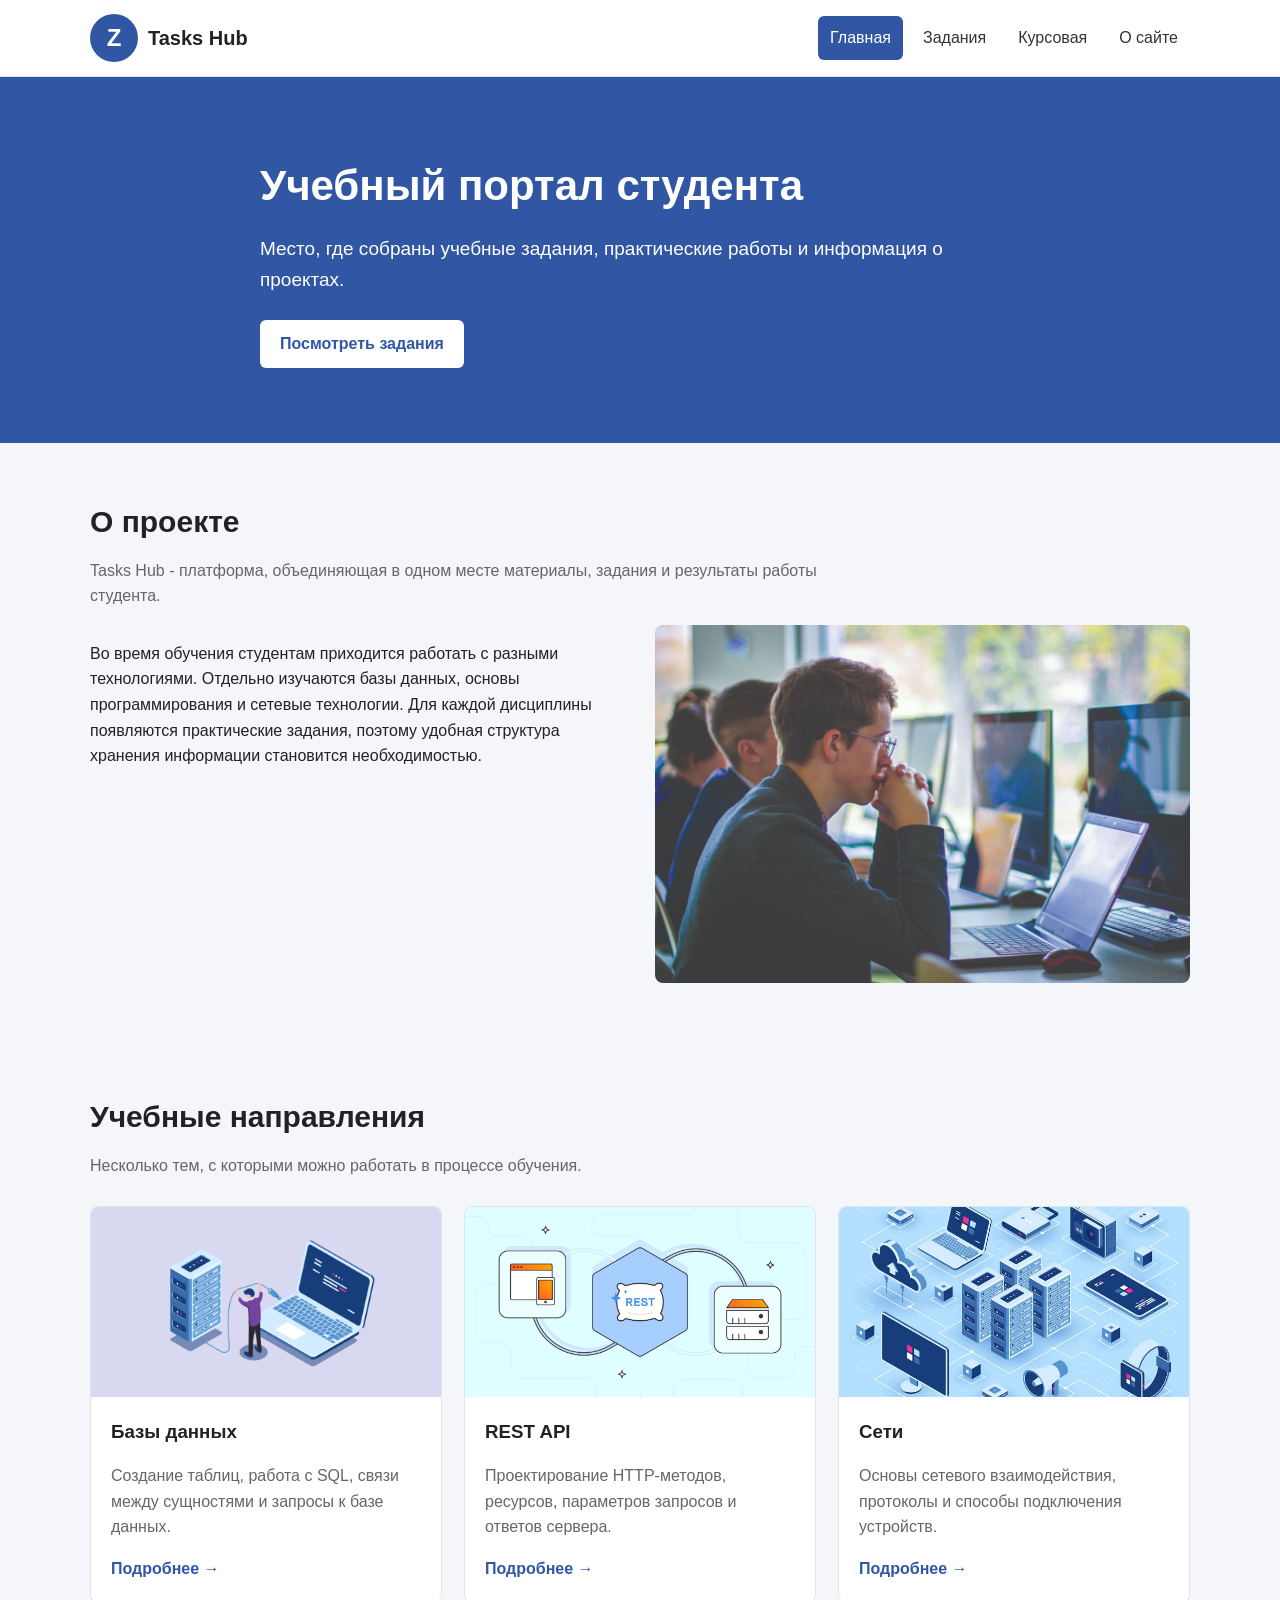
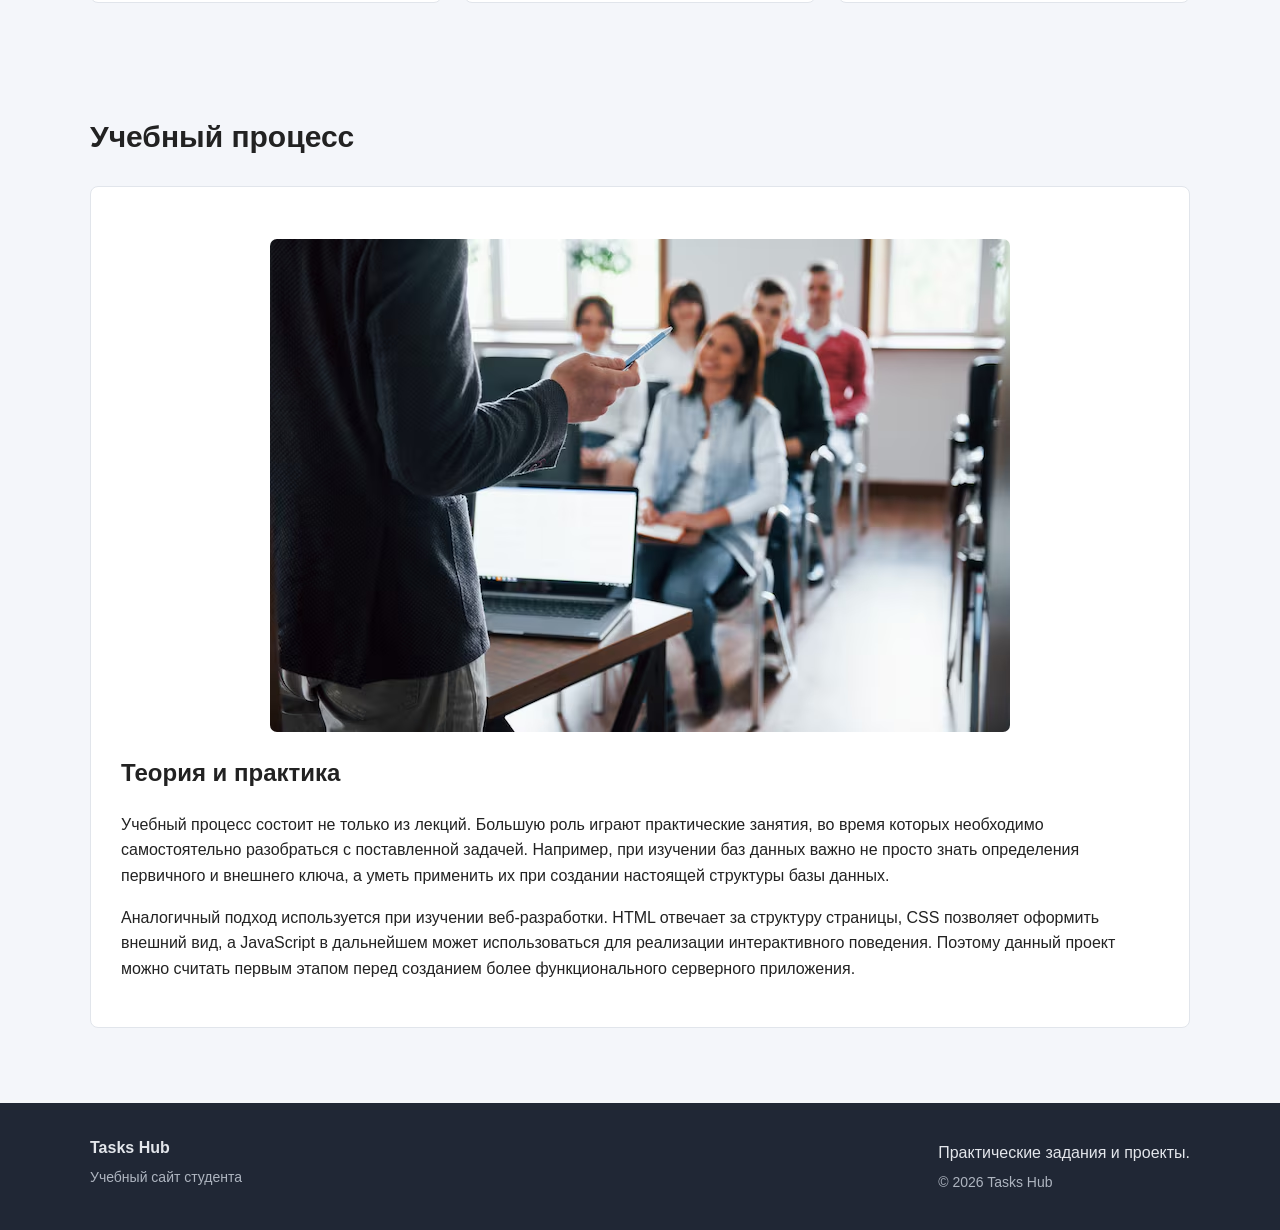
==== index.html @ 0d685663 "initial commit" ====
<!DOCTYPE html>
<html lang="ru">
<head>
    <meta charset="UTF-8">
    <meta name="viewport" content="width=device-width, initial-scale=1.0">
    <title>Главная — Tasks Hub</title>
    <link rel="stylesheet" href="css/style.css">
</head>
<body>

<header>
    <div class="container header-inner">
        <a class="logo-link" href="index.html">
            <div class="logo">Z</div>
            <span>Tasks Hub</span>
        </a>
        <nav>
            <a class="active" href="index.html">Главная</a>
            <a class="" href="tasks.html">Задания</a>
            <a class="" href="coursework.html">Курсовая</a>
            <a class="" href="about.html">О сайте</a>
        </nav>
    </div>
</header>

<main>
    <section class="hero">
        <div class="container hero-content">
            <h1>Учебный портал студента</h1>
            <p>Место, где собраны учебные задания, практические работы и информация о проектах.</p>
            <a class="button" href="tasks.html">Посмотреть задания</a>
        </div>
    </section>

    <section>
        <div class="container">
            <h2 class="section-title">О проекте</h2>
            <p class="section-description">
                Tasks Hub - платформа, объединяющая в одном месте материалы, задания и результаты работы студента.
            </p>

            <div class="two-columns">
                <div>
                    <p>
                        Во время обучения студентам приходится работать с разными технологиями. Отдельно
                        изучаются базы данных, основы программирования и сетевые технологии. Для каждой дисциплины появляются практические
                        задания, поэтому удобная структура хранения информации становится необходимостью.
                    </p>
                </div>
                <img src="images/study.jpg" alt="Студенты за учебой">
            </div>
        </div>
    </section>

    <section>
        <div class="container">
            <h2 class="section-title">Учебные направления</h2>
            <p class="section-description">
                Несколько тем, с которыми можно работать в процессе обучения.
            </p>

            <div class="cards">
                <article class="card">
                    <img src="images/database.png" alt="Базы данных">
                    <div class="card-content">
                        <h3>Базы данных</h3>
                        <p>Создание таблиц, работа с SQL, связи между сущностями и запросы к базе данных.</p>
                        <a class="card-link" href="tasks.html">Подробнее →</a>
                    </div>
                </article>

                <article class="card">
                    <img src="images/api.jpg" alt="Программирование">
                    <div class="card-content">
                        <h3>REST API</h3>
                        <p>Проектирование HTTP-методов, ресурсов, параметров запросов и ответов сервера.</p>
                        <a class="card-link" href="tasks.html">Подробнее →</a>
                    </div>
                </article>

                <article class="card">
                    <img src="images/networking.jpeg" alt="Компьютерные сети">
                    <div class="card-content">
                        <h3>Сети</h3>
                        <p>Основы сетевого взаимодействия, протоколы и способы подключения устройств.</p>
                        <a class="card-link" href="tasks.html">Подробнее →</a>
                    </div>
                </article>
            </div>
        </div>
    </section>

    <section>
        <div class="container">
            <h2 class="section-title">Учебный процесс</h2>
            <div class="article">
                <img src="images/university.jpg" alt="Университет">
                <h2>Теория и практика</h2>
                <p>
                    Учебный процесс состоит не только из лекций. Большую роль играют практические
                    занятия, во время которых необходимо самостоятельно разобраться с поставленной
                    задачей. Например, при изучении баз данных важно не просто знать определения
                    первичного и внешнего ключа, а уметь применить их при создании настоящей
                    структуры базы данных.
                </p>
                <p>
                    Аналогичный подход используется при изучении веб-разработки. HTML отвечает за
                    структуру страницы, CSS позволяет оформить внешний вид, а JavaScript в дальнейшем
                    может использоваться для реализации интерактивного поведения. Поэтому данный
                    проект можно считать первым этапом перед созданием более функционального
                    серверного приложения.
                </p>
            </div>
        </div>
    </section>
</main>

<footer>
    <div class="container footer-inner">
        <div>
            <strong>Tasks Hub</strong>
            <p class="small">Учебный сайт студента</p>
        </div>
        <div>
            <p>Практические задания и проекты.</p>
            <p class="small">© 2026 Tasks Hub</p>
        </div>
    </div>
</footer>
</body></html>
---- css/style.css ----
* {
    box-sizing: border-box;
}

html {
    scroll-behavior: smooth;
}

body {
    margin: 0;
    font-family: Arial, Helvetica, sans-serif;
    background: #f4f6fa;
    color: #222;
    line-height: 1.6;
}

a {
    color: inherit;
}

.container {
    width: 90%;
    max-width: 1100px;
    margin: 0 auto;
}

/* Шапка сайта */
header {
    background: #ffffff;
    border-bottom: 1px solid #dfe3ea;
}

.header-inner {
    min-height: 76px;
    display: flex;
    align-items: center;
    justify-content: space-between;
    gap: 30px;
}

.logo-link {
    display: flex;
    align-items: center;
    gap: 10px;
    text-decoration: none;
    font-weight: bold;
    font-size: 20px;
}

.logo {
    width: 48px;
    height: 48px;
    background: #3157a4;
    border-radius: 50%;
    color: white;
    display: flex;
    justify-content: center;
    align-items: center;
    font-size: 24px;
    font-weight: bold;
}

nav {
    display: flex;
    flex-wrap: wrap;
    gap: 8px;
}

nav a {
    text-decoration: none;
    padding: 9px 12px;
    border-radius: 6px;
    color: #333;
}

nav a:hover,
nav a.active {
    background: #3157a4;
    color: white;
}

/* Главный блок */
.hero {
    background: #3157a4;
    color: white;
    padding: 75px 0;
}

.hero-content {
    max-width: 760px;
}

.hero h1 {
    font-size: 42px;
    margin: 0 0 15px;
}

.hero p {
    font-size: 19px;
    margin: 0 0 25px;
}

.button {
    display: inline-block;
    text-decoration: none;
    background: white;
    color: #3157a4;
    padding: 11px 20px;
    border-radius: 6px;
    font-weight: bold;
}

.button:hover {
    opacity: 0.9;
}

/* Общие секции */
section {
    padding: 55px 0;
}

.section-title {
    margin-top: 0;
    margin-bottom: 12px;
    font-size: 30px;
}

.section-description {
    max-width: 760px;
    margin-top: 0;
    color: #666;
}

/* Карточки */
.cards {
    display: grid;
    grid-template-columns: repeat(3, 1fr);
    gap: 22px;
    margin-top: 28px;
}

.card {
    background: white;
    border: 1px solid #e1e5eb;
    border-radius: 8px;
    overflow: hidden;
}

.card img {
    width: 100%;
    height: 190px;
    object-fit: cover;
    display: block;
}

.card-content {
    padding: 20px;
}

.card h3 {
    margin-top: 0;
    margin-bottom: 8px;
}

.card p {
    color: #666;
}

.card-link {
    color: #3157a4;
    font-weight: bold;
    text-decoration: none;
}

/* Статья */
.article {
    background: white;
    padding: 30px;
    border-radius: 8px;
    border: 1px solid #e1e5eb;
    margin-top: 25px;
}

.article h2 {
    margin-top: 0;
}

.article img {
    max-width: 100%;
    display: block;
    border-radius: 7px;
    margin: 22px auto;
}

.article figure {
    margin: 25px 0;
}

.article figcaption {
    color: #777;
    font-size: 14px;
    margin-top: 7px;
    text-align: center;
}

/* Блок с двумя колонками */
.two-columns {
    display: grid;
    grid-template-columns: 1fr 1fr;
    gap: 30px;
    align-items: start;
}

.two-columns img {
    width: 100%;
    border-radius: 8px;
}

/* Список заданий */
.task-list {
    display: grid;
    gap: 18px;
    margin-top: 25px;
}

.task {
    background: white;
    border: 1px solid #e1e5eb;
    border-left: 5px solid #3157a4;
    padding: 22px;
    border-radius: 6px;
}

.task h3 {
    margin: 0 0 8px;
}

.task p {
    margin-bottom: 8px;
    color: #555;
}

/* Информационные блоки */
.info-box {
    background: #eaf0fb;
    padding: 22px;
    border-radius: 8px;
    margin: 25px 0;
}

.info-box h3 {
    margin-top: 0;
}

/* Подвал */
footer {
    background: #202735;
    color: #e3e6eb;
    padding: 32px 0;
    margin-top: 20px;
}

.footer-inner {
    display: flex;
    justify-content: space-between;
    gap: 25px;
}

footer p {
    margin: 5px 0;
}

.small {
    color: #aeb5c0;
    font-size: 14px;
}

/* Адаптивность */
@media (max-width: 800px) {
    .header-inner {
        padding: 15px 0;
        flex-direction: column;
        align-items: flex-start;
    }

    nav {
        width: 100%;
    }

    .hero h1 {
        font-size: 34px;
    }

    .cards,
    .two-columns {
        grid-template-columns: 1fr;
    }

    .footer-inner {
        flex-direction: column;
    }
}

@media (max-width: 500px) {
    .container {
        width: 94%;
    }

    .hero {
        padding: 55px 0;
    }

    .hero h1 {
        font-size: 29px;
    }

    section {
        padding: 40px 0;
    }

    .article {
        padding: 20px;
    }
}
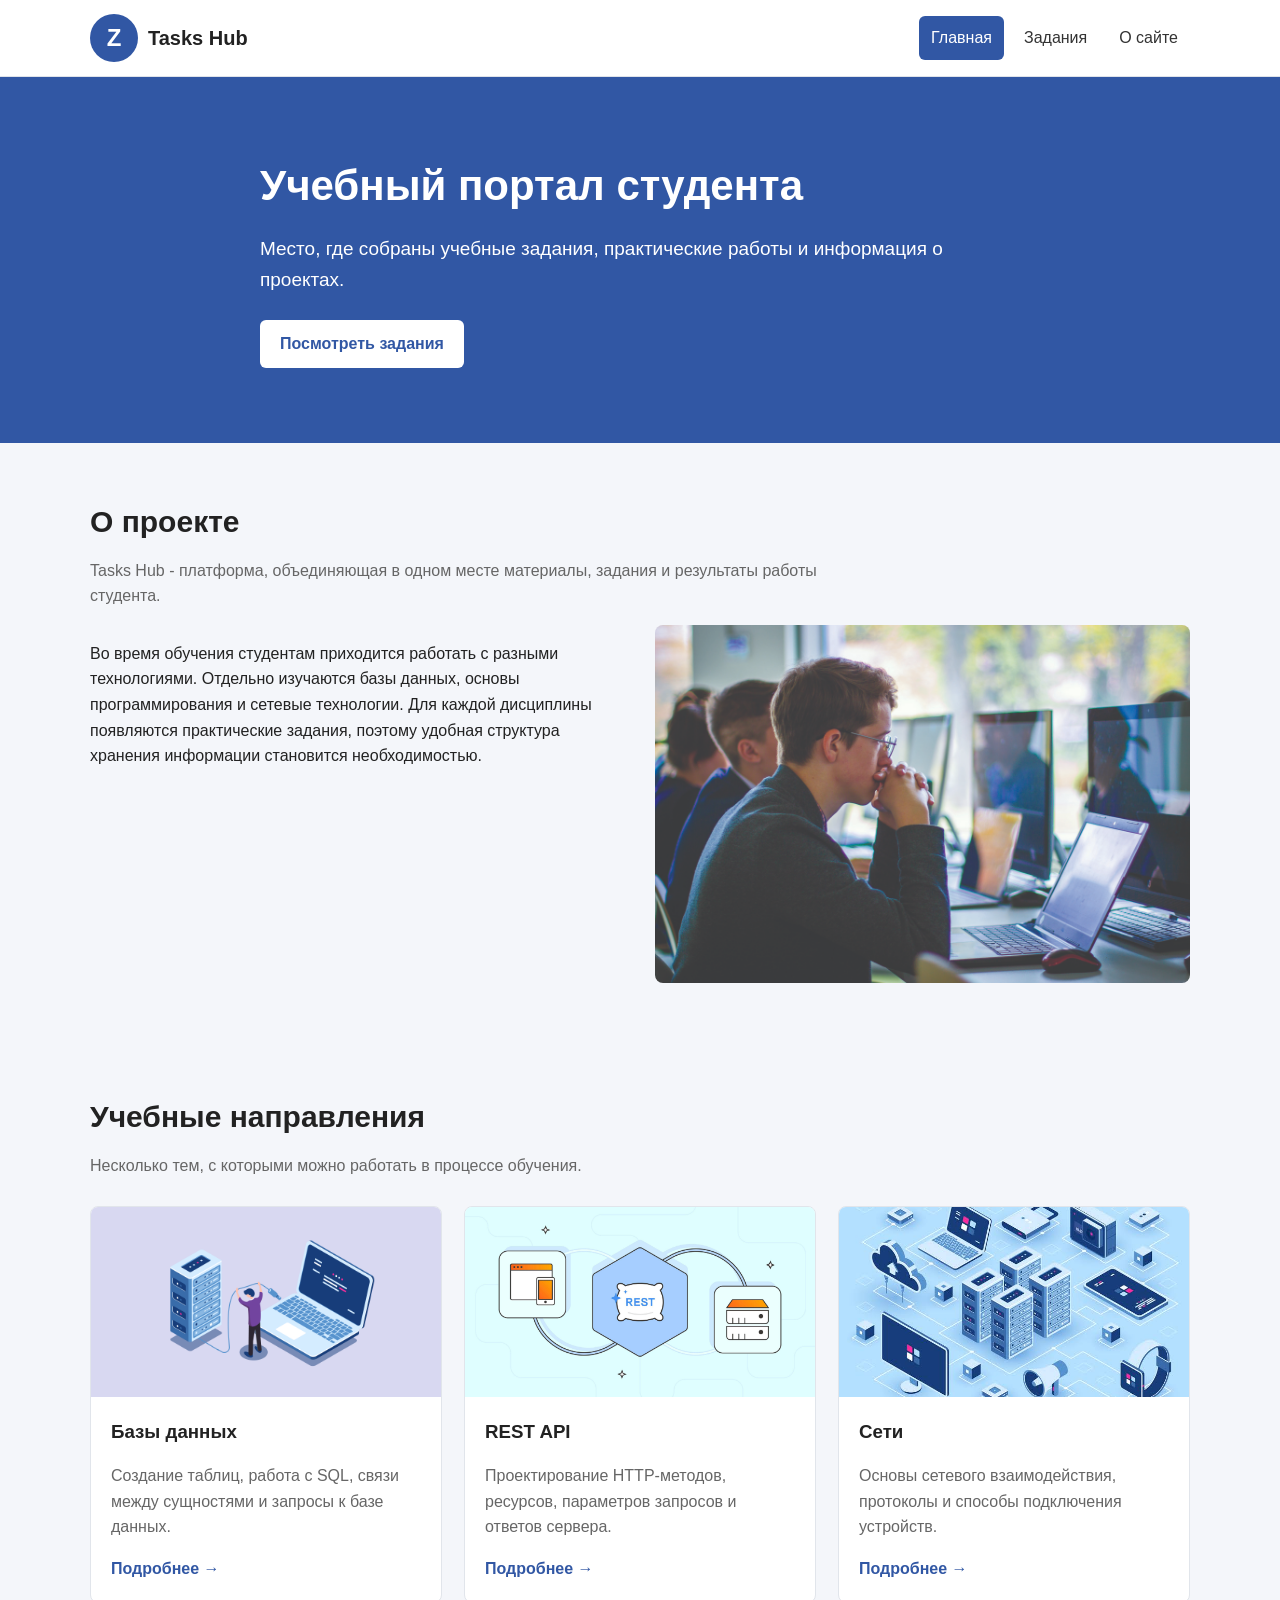
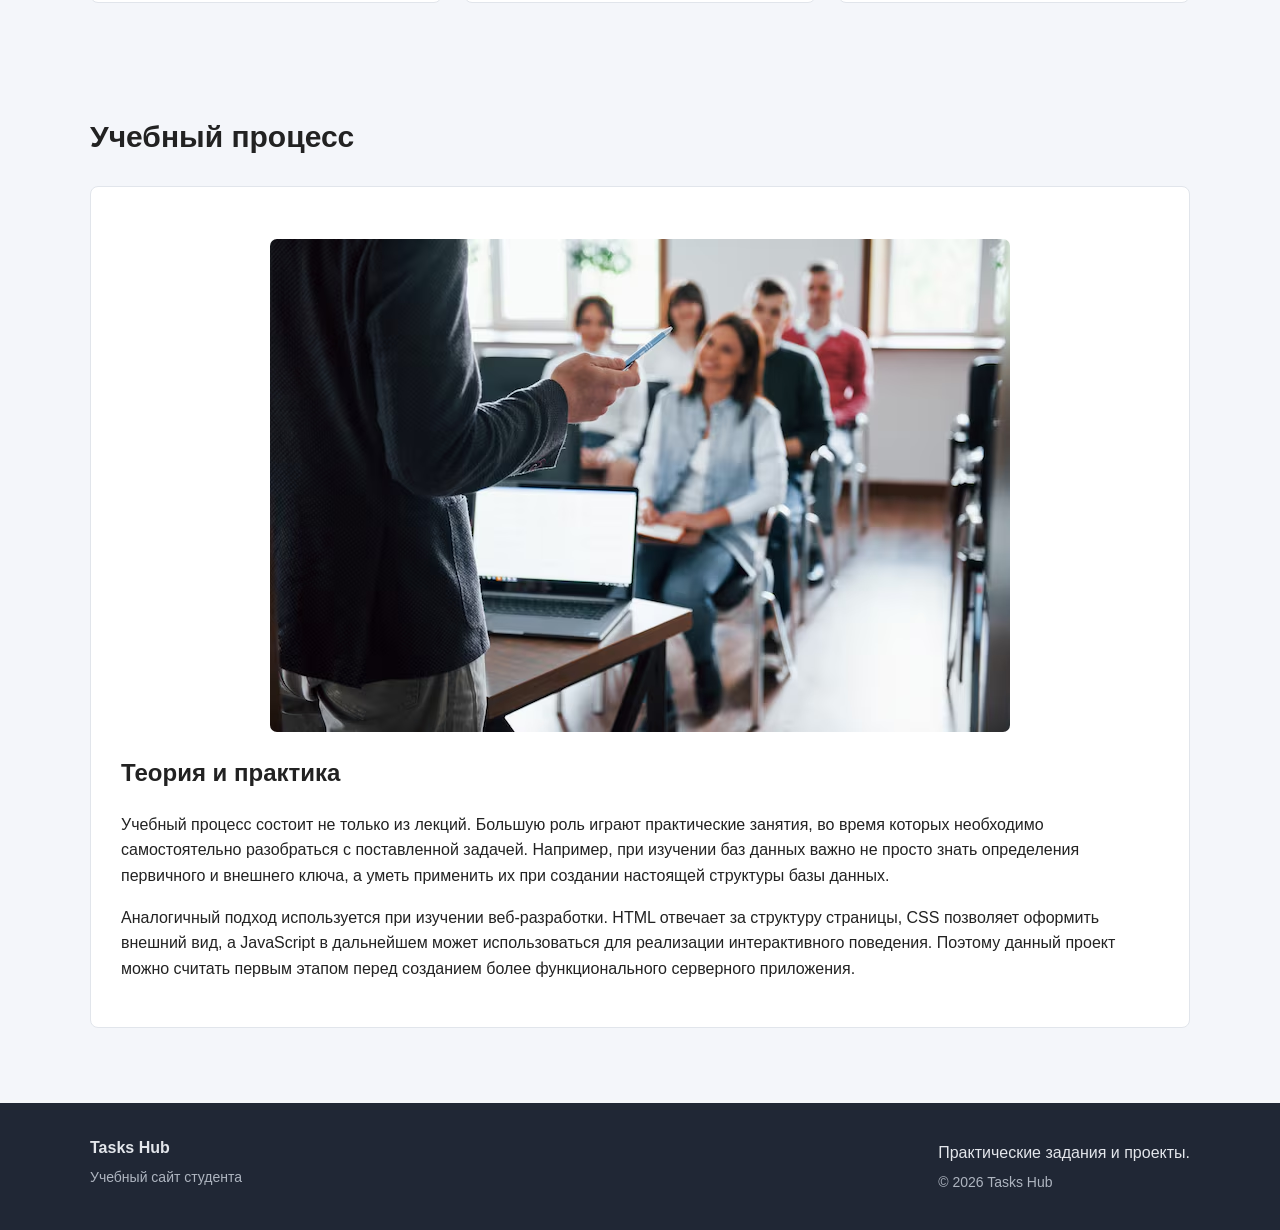
==== commit 6f223597: "added task 2" ====
--- a/index.html
+++ b/index.html
@@ -17,8 +17,7 @@
         <nav>
             <a class="active" href="index.html">Главная</a>
             <a class="" href="tasks.html">Задания</a>
-            <a class="" href="coursework.html">Курсовая</a>
-            <a class="" href="about.html">О сайте</a>
+                        <a class="" href="about.html">О сайте</a>
         </nav>
     </div>
 </header>
--- a/css/style.css
+++ b/css/style.css
@@ -227,7 +227,6 @@
 .task {
     background: white;
     border: 1px solid #e1e5eb;
-    border-left: 5px solid #3157a4;
     padding: 22px;
     border-radius: 6px;
 }
@@ -239,6 +238,34 @@
 .task p {
     margin-bottom: 8px;
     color: #555;
+}
+
+
+/* Кликабельные задания */
+.task-link {
+    display: block;
+    color: inherit;
+    text-decoration: none;
+    transition: transform 0.2s ease, box-shadow 0.2s ease;
+}
+
+.task-more {
+    display: inline-block;
+    margin-top: 8px;
+    color: #3157a4;
+    font-weight: bold;
+}
+
+.back-link {
+    display: inline-block;
+    margin-bottom: 20px;
+    color: #3157a4;
+    font-weight: bold;
+    text-decoration: none;
+}
+
+.back-link:hover {
+    text-decoration: underline;
 }
 
 /* Информационные блоки */
@@ -322,5 +349,4 @@
     .article {
         padding: 20px;
     }
-}
-
+}
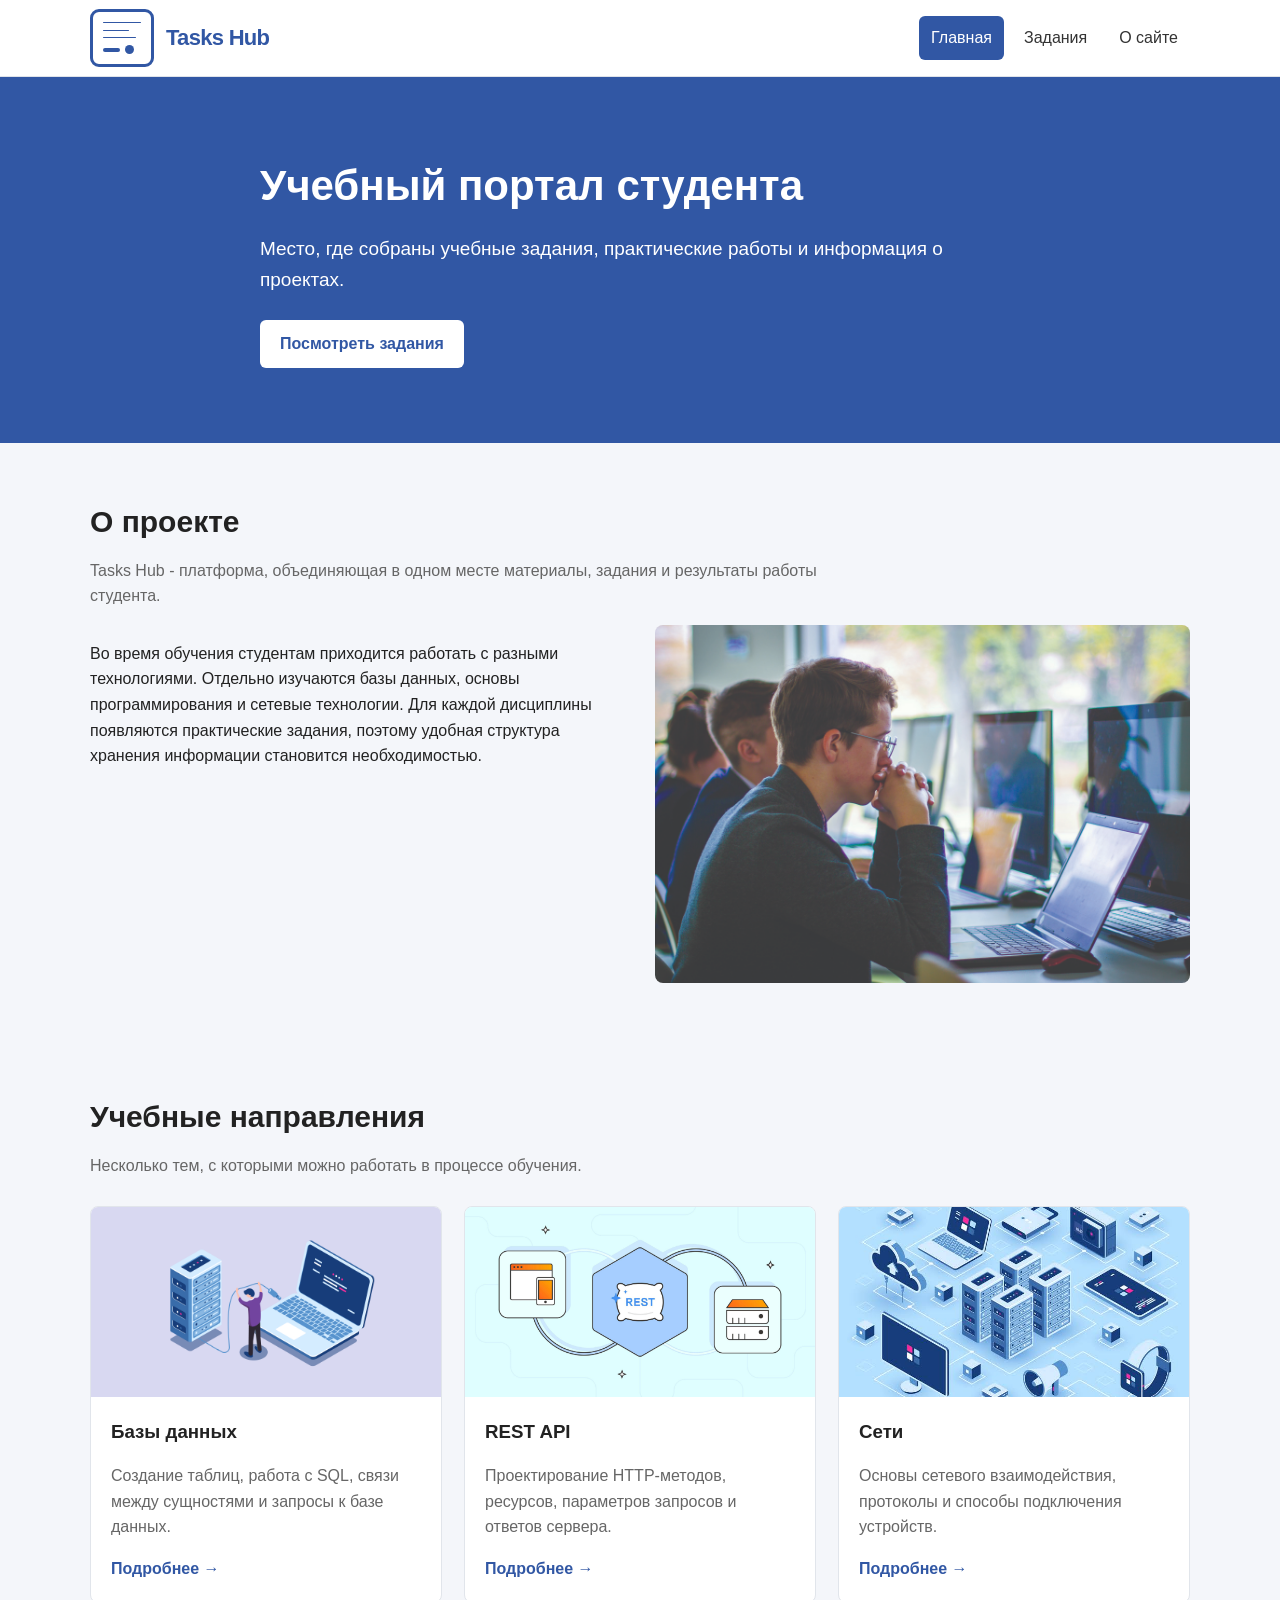
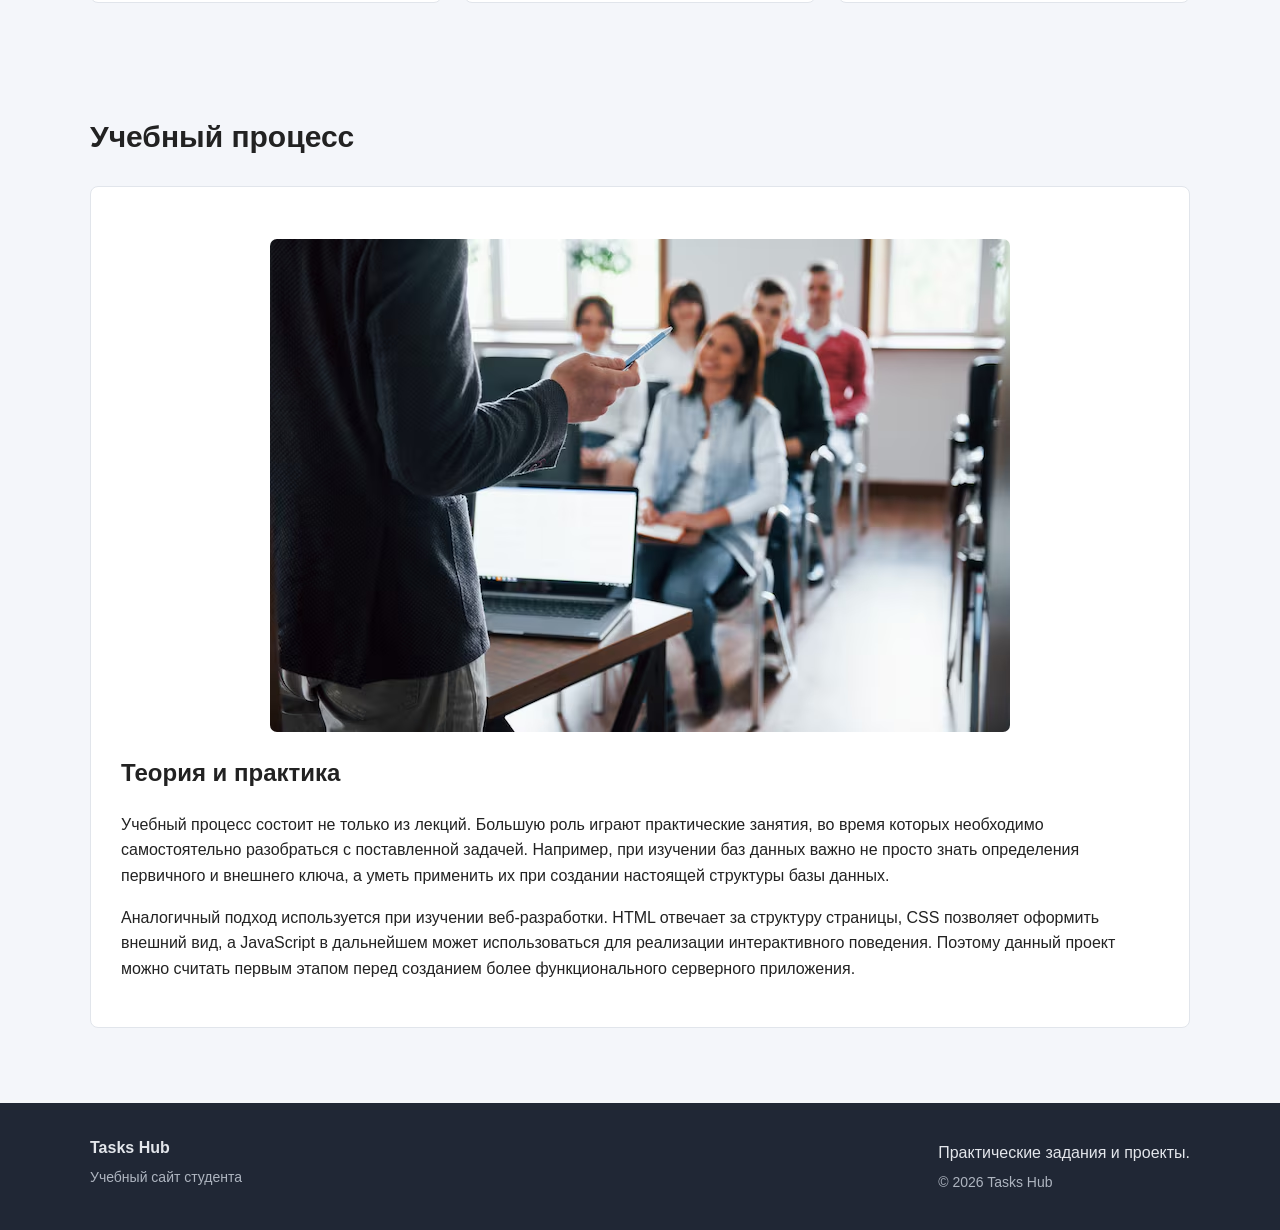
==== commit 2a8bec3c: "added task 4 beta and logo" ====
--- a/index.html
+++ b/index.html
@@ -10,14 +10,23 @@
 
 <header>
     <div class="container header-inner">
-        <a class="logo-link" href="index.html">
-            <div class="logo">Z</div>
-            <span>Tasks Hub</span>
+        <a href="index.html" class="logo">
+        <span class="logo-icon" aria-hidden="true">
+            <span class="logo-line"></span>
+            <span class="logo-line logo-line--short"></span>
+            <span class="logo-line logo-line--long"></span>
+            <span class="logo-last-row">
+            <span class="logo-line logo-line--medium"></span>
+            <span class="logo-dot"></span>
+            </span>
+        </span>
+
+        <span class="logo-text">Tasks Hub</span>
         </a>
         <nav>
             <a class="active" href="index.html">Главная</a>
             <a class="" href="tasks.html">Задания</a>
-                        <a class="" href="about.html">О сайте</a>
+            <a class="" href="about.html">О сайте</a>
         </nav>
     </div>
 </header>
--- a/css/style.css
+++ b/css/style.css
@@ -39,26 +39,75 @@
     gap: 30px;
 }
 
-.logo-link {
-    display: flex;
-    align-items: center;
-    gap: 10px;
-    text-decoration: none;
-    font-weight: bold;
-    font-size: 20px;
-}
-
 .logo {
-    width: 48px;
-    height: 48px;
-    background: #3157a4;
-    border-radius: 50%;
-    color: white;
-    display: flex;
-    justify-content: center;
-    align-items: center;
-    font-size: 24px;
-    font-weight: bold;
+  display: inline-flex;
+  align-items: center;
+  gap: 12px;
+  color: #3157a4;
+  font-family: Inter, Arial, sans-serif;
+  text-decoration: none;
+}
+
+.logo-icon {
+  box-sizing: border-box;
+  display: flex;
+  flex-direction: column;
+  justify-content: center;
+  gap: 7px;
+
+  width: 64px;
+  height: 58px;
+  padding: 10px;
+
+  border: 3px solid #3157a4;
+  border-radius: 9px;
+}
+
+.logo-line {
+  display: block;
+  width: 100%;
+  height: 4px;
+
+  background: #3157a4;
+  border-radius: 4px;
+}
+
+.logo-line--short {
+  width: 68%;
+}
+
+.logo-line--long {
+  width: 88%;
+}
+
+.logo-line--medium {
+  width: 45%;
+}
+
+.logo-last-row {
+  display: flex;
+  align-items: center;
+  gap: 5px;
+  width: 100%;
+}
+
+.logo-dot {
+  flex-shrink: 0;
+  width: 9px;
+  height: 9px;
+
+  background: #3157a4;
+  border-radius: 50%;
+}
+
+.logo-text {
+  display: flex;
+  flex-direction: column;
+  gap: 4px;
+  font-size: 22px;
+  font-weight: 800;
+  line-height: 1;
+  letter-spacing: -0.7px;
 }
 
 nav {
